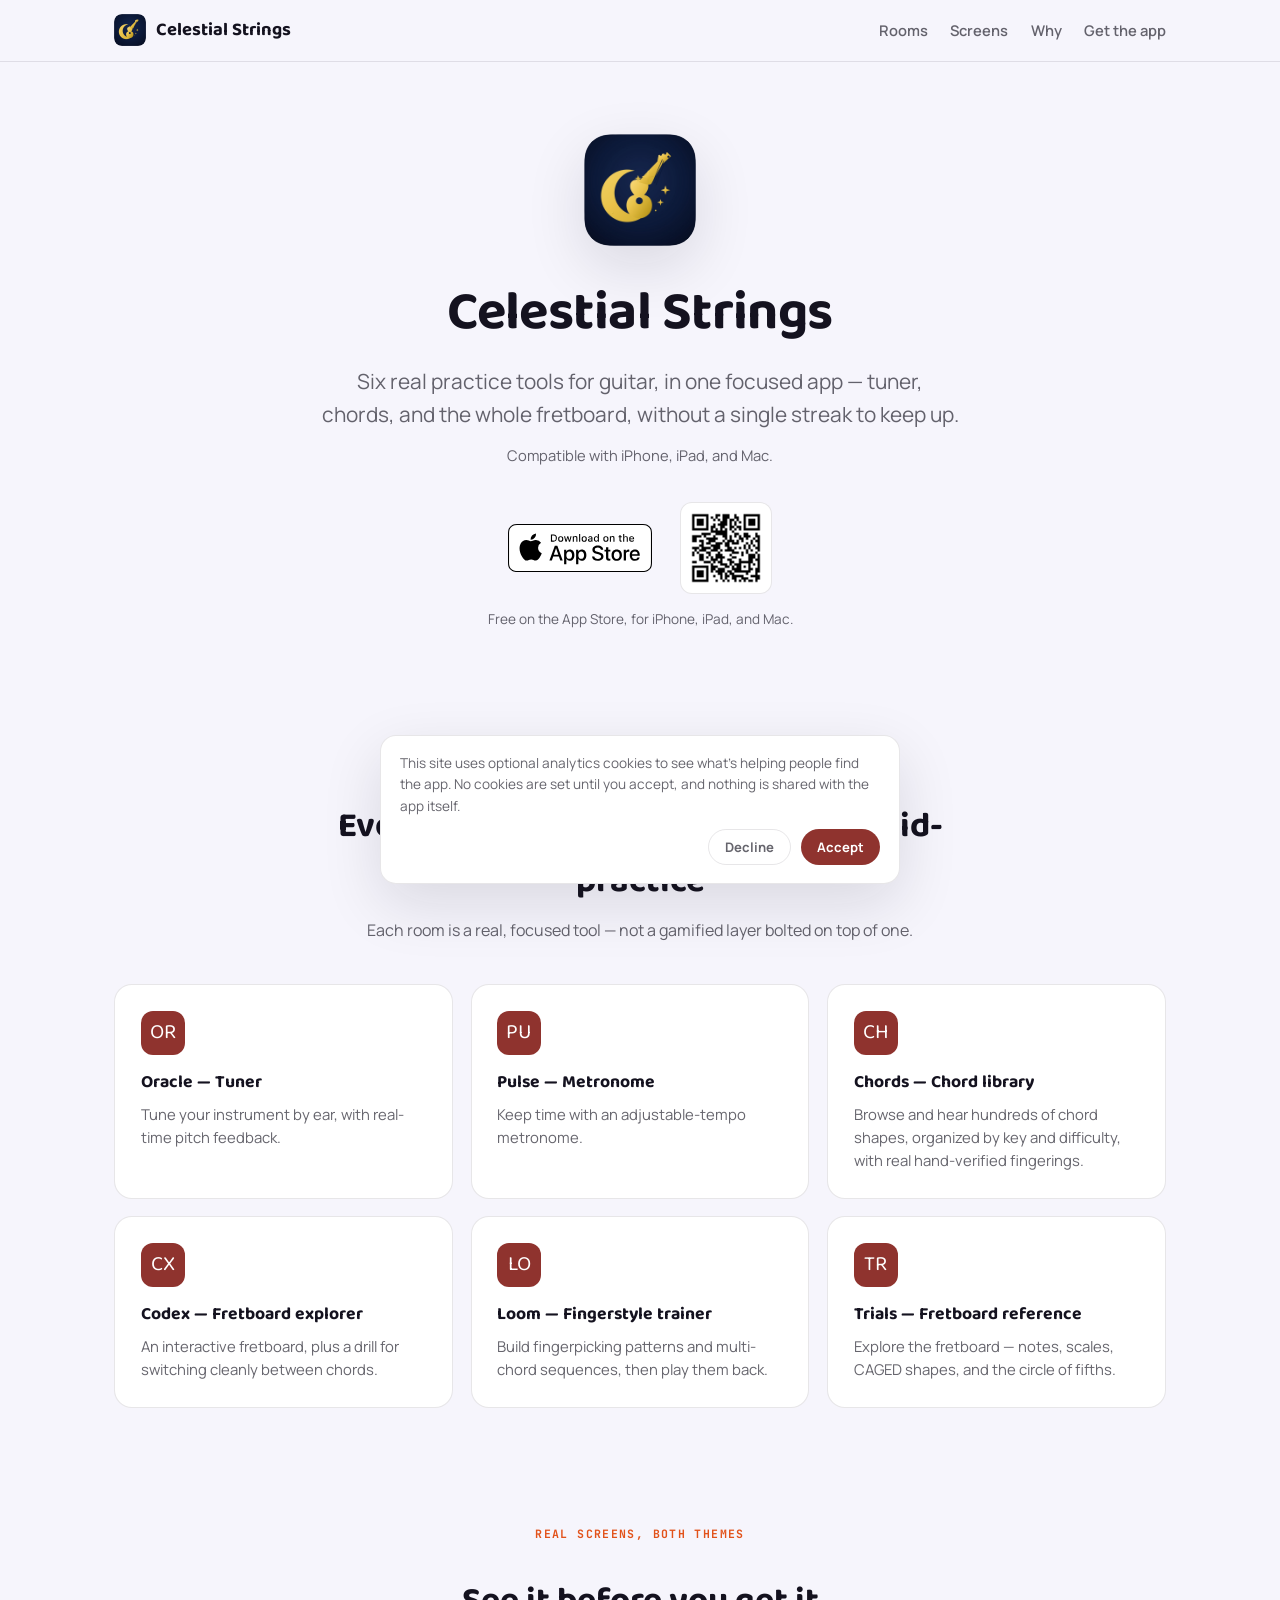
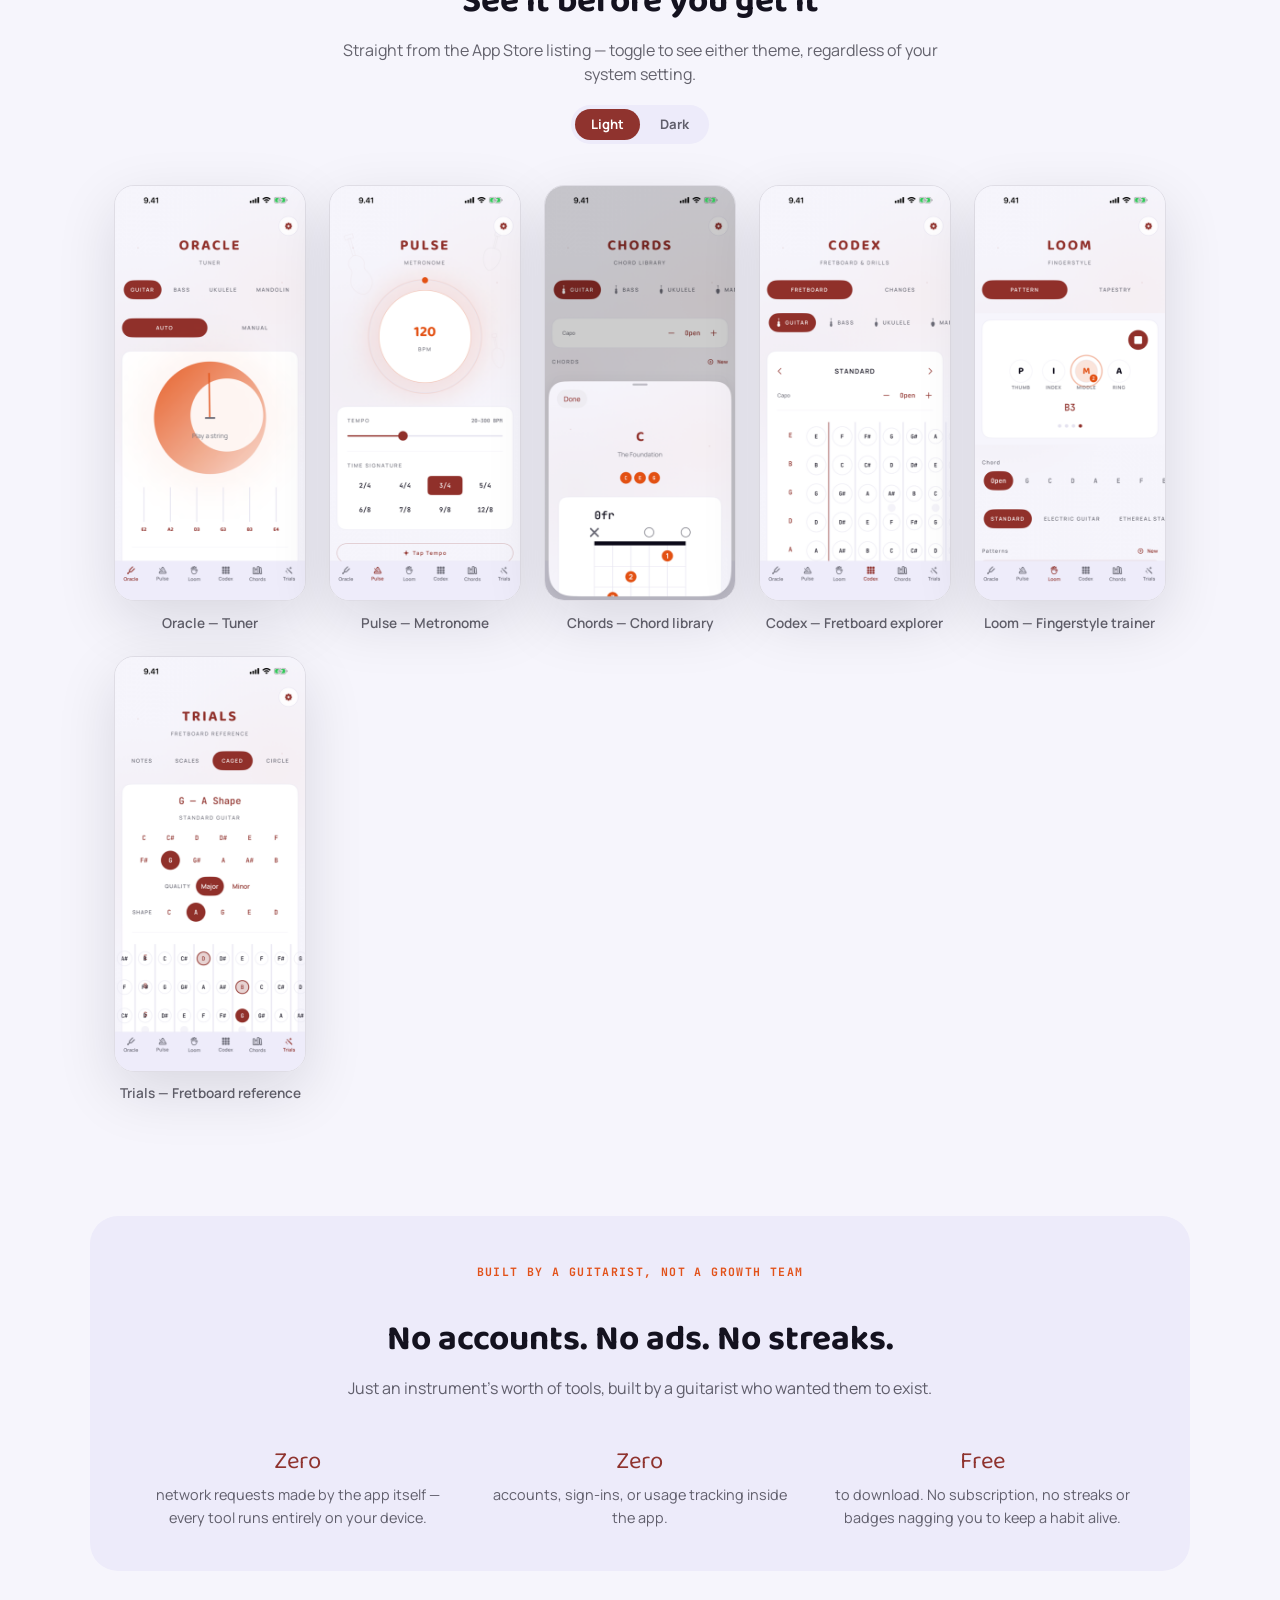
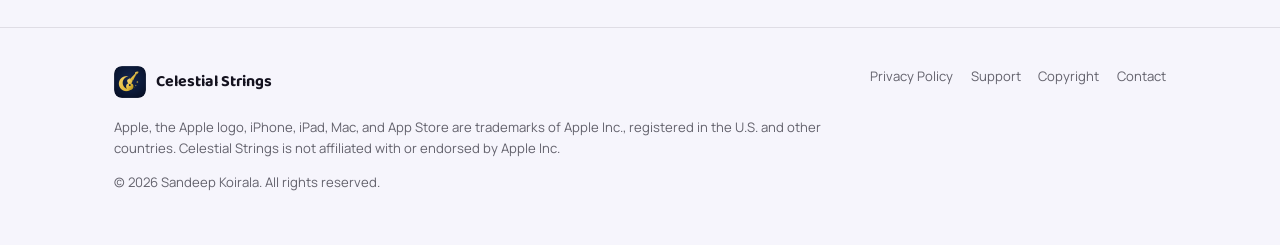
==== index.html @ fbfbc4ea "Rebuild as a full marketing site, on the current brand identity Real landing page (rooms, real App S" ====
<!doctype html>
<html lang="en">
<head>
<meta charset="utf-8">
<meta name="viewport" content="width=device-width, initial-scale=1">
<title>Celestial Strings — Guitar Tuner, Chords &amp; Fretboard</title>
<meta name="description" content="A guitar practice companion for iPhone, iPad, and Mac: real-time tuner, metronome, hand-verified chord library, fretboard explorer, fingerstyle trainer, and a scales/CAGED/circle-of-fifths reference. No accounts, no ads, no streaks.">
<link rel="canonical" href="https://rust42.github.io/celestial-strings-site/">
<meta name="robots" content="index, follow">
<meta name="theme-color" content="#121016">

<!-- Google Search Console verification — replace with the real token from
     search.google.com/search-console once the property is added. -->
<!-- <meta name="google-site-verification" content="REPLACE_ME"> -->

<!-- Open Graph / Twitter Card -->
<meta property="og:type" content="website">
<meta property="og:site_name" content="Celestial Strings">
<meta property="og:title" content="Celestial Strings — Guitar Tuner, Chords & Fretboard">
<meta property="og:description" content="Six real practice tools for guitar, in one focused app: tuner, metronome, chord library, fretboard explorer, fingerstyle trainer, and a scales/CAGED reference. No accounts, no ads, no streaks.">
<meta property="og:image" content="https://rust42.github.io/celestial-strings-site/assets/og-image.png">
<meta property="og:url" content="https://rust42.github.io/celestial-strings-site/">
<meta name="twitter:card" content="summary_large_image">
<meta name="twitter:title" content="Celestial Strings — Guitar Tuner, Chords & Fretboard">
<meta name="twitter:description" content="Six real practice tools for guitar, in one focused app. No accounts, no ads, no streaks.">
<meta name="twitter:image" content="https://rust42.github.io/celestial-strings-site/assets/og-image.png">

<link rel="icon" href="assets/favicon-32.png" sizes="32x32">
<link rel="apple-touch-icon" href="assets/apple-touch-icon.png">

<link rel="preconnect" href="https://fonts.googleapis.com">
<link rel="preconnect" href="https://fonts.gstatic.com" crossorigin>
<link href="https://fonts.googleapis.com/css2?family=Baloo+2:wght@600;700&family=Manrope:wght@400;600;700&family=JetBrains+Mono:wght@600&display=swap" rel="stylesheet">
<link rel="stylesheet" href="assets/style.css">

<script type="application/ld+json">
{
  "@context": "https://schema.org",
  "@type": "SoftwareApplication",
  "name": "Celestial Strings",
  "applicationCategory": "MusicApplication",
  "operatingSystem": "iOS, iPadOS, macOS",
  "description": "A guitar practice companion — tuner, metronome, chord library, fretboard explorer, fingerstyle trainer, and a scales/CAGED/circle-of-fifths reference. No accounts, no ads, no streaks.",
  "url": "https://rust42.github.io/celestial-strings-site/",
  "image": "https://rust42.github.io/celestial-strings-site/assets/icon-512.png",
  "installUrl": "https://apps.apple.com/us/app/celestial-strings/id6804508418",
  "offers": {
    "@type": "Offer",
    "price": "0",
    "priceCurrency": "USD"
  }
}
</script>
</head>
<body>
<a class="skip-link" href="#main">Skip to content</a>

<header class="site">
  <div class="wrap nav-row">
    <a class="brand" href="#top">
      <img src="assets/icon-512.png" alt="" width="32" height="32">
      Celestial Strings
    </a>
    <nav class="rooms" aria-label="Rooms">
      <a href="#rooms">Rooms</a>
      <a href="#screens">Screens</a>
      <a href="#why">Why</a>
      <a href="#get">Get the app</a>
    </nav>
  </div>
</header>

<main id="main">
  <div class="hero wrap" id="top">
    <img class="icon" src="assets/icon-512.png" alt="Celestial Strings app icon — a crescent moon and guitar headstock" width="112" height="112">
    <h1>Celestial Strings</h1>
    <p class="tagline">Six real practice tools for guitar, in one focused app — tuner, chords, and the whole fretboard, without a single streak to keep up.</p>
    <p class="platforms">Compatible with iPhone, iPad, and Mac.</p>

    <div id="get" class="store-row">
      <a href="https://apps.apple.com/us/app/celestial-strings/id6804508418" aria-label="Download Celestial Strings on the App Store">
        <img class="badge" src="assets/badges/download-white.svg" alt="Download on the App Store">
      </a>
      <a href="https://apps.apple.com/us/app/celestial-strings/id6804508418" aria-label="Download Celestial Strings on the App Store">
        <img class="qr" src="assets/qr-code.jpg" alt="QR code linking to the Celestial Strings App Store page" width="92" height="92">
      </a>
    </div>
    <p class="store-note">Free on the App Store, for iPhone, iPad, and Mac.</p>
  </div>

  <section id="rooms">
    <div class="wrap">
      <div class="section-head">
        <span class="eyebrow">Six rooms, no progress bars</span>
        <h2>Everything you actually reach for mid-practice</h2>
        <p>Each room is a real, focused tool — not a gamified layer bolted on top of one.</p>
      </div>
      <div class="rooms-grid">
        <article class="room-card">
          <div class="glyph">OR</div>
          <h3>Oracle — Tuner</h3>
          <p>Tune your instrument by ear, with real-time pitch feedback.</p>
        </article>
        <article class="room-card">
          <div class="glyph">PU</div>
          <h3>Pulse — Metronome</h3>
          <p>Keep time with an adjustable-tempo metronome.</p>
        </article>
        <article class="room-card">
          <div class="glyph">CH</div>
          <h3>Chords — Chord library</h3>
          <p>Browse and hear hundreds of chord shapes, organized by key and difficulty, with real hand-verified fingerings.</p>
        </article>
        <article class="room-card">
          <div class="glyph">CX</div>
          <h3>Codex — Fretboard explorer</h3>
          <p>An interactive fretboard, plus a drill for switching cleanly between chords.</p>
        </article>
        <article class="room-card">
          <div class="glyph">LO</div>
          <h3>Loom — Fingerstyle trainer</h3>
          <p>Build fingerpicking patterns and multi-chord sequences, then play them back.</p>
        </article>
        <article class="room-card">
          <div class="glyph">TR</div>
          <h3>Trials — Fretboard reference</h3>
          <p>Explore the fretboard — notes, scales, CAGED shapes, and the circle of fifths.</p>
        </article>
      </div>
    </div>
  </section>

  <section id="screens">
    <div class="wrap">
      <div class="section-head">
        <span class="eyebrow">Real screens, both themes</span>
        <h2>See it before you get it</h2>
        <p>Straight from the App Store listing — toggle to see either theme, regardless of your system setting.</p>
        <div class="theme-toggle" role="group" aria-label="Screenshot theme">
          <button type="button" data-theme-choice="light">Light</button>
          <button type="button" data-theme-choice="dark">Dark</button>
        </div>
      </div>
      <div class="shots-grid" id="shots-grid">
        <figure>
          <img class="shot-light" src="assets/screenshots/01Oracle-light.png" alt="Oracle tuner screen showing a live pitch reading">
          <img class="shot-dark" src="assets/screenshots/01Oracle-dark.png" alt="Oracle tuner screen showing a live pitch reading">
          <figcaption>Oracle — Tuner</figcaption>
        </figure>
        <figure>
          <img class="shot-light" src="assets/screenshots/02Pulse-light.png" alt="Pulse metronome screen with tempo dial">
          <img class="shot-dark" src="assets/screenshots/02Pulse-dark.png" alt="Pulse metronome screen with tempo dial">
          <figcaption>Pulse — Metronome</figcaption>
        </figure>
        <figure>
          <img class="shot-light" src="assets/screenshots/05CodexChords-light.png" alt="Chords chord library screen">
          <img class="shot-dark" src="assets/screenshots/05CodexChords-dark.png" alt="Chords chord library screen">
          <figcaption>Chords — Chord library</figcaption>
        </figure>
        <figure>
          <img class="shot-light" src="assets/screenshots/04CodexFretboard-light.png" alt="Codex interactive fretboard screen">
          <img class="shot-dark" src="assets/screenshots/04CodexFretboard-dark.png" alt="Codex interactive fretboard screen">
          <figcaption>Codex — Fretboard explorer</figcaption>
        </figure>
        <figure>
          <img class="shot-light" src="assets/screenshots/03Loom-light.png" alt="Loom fingerstyle pattern trainer screen">
          <img class="shot-dark" src="assets/screenshots/03Loom-dark.png" alt="Loom fingerstyle pattern trainer screen">
          <figcaption>Loom — Fingerstyle trainer</figcaption>
        </figure>
        <figure>
          <img class="shot-light" src="assets/screenshots/07TrialsCAGED-light.png" alt="Trials fretboard reference screen in CAGED mode">
          <img class="shot-dark" src="assets/screenshots/07TrialsCAGED-dark.png" alt="Trials fretboard reference screen in CAGED mode">
          <figcaption>Trials — Fretboard reference</figcaption>
        </figure>
      </div>
    </div>
  </section>

  <section id="why">
    <div class="wrap trust">
      <div class="wrap" style="padding-block:2.6rem;">
        <div class="section-head">
          <span class="eyebrow">Built by a guitarist, not a growth team</span>
          <h2>No accounts. No ads. No streaks.</h2>
          <p>Just an instrument's worth of tools, built by a guitarist who wanted them to exist.</p>
        </div>
        <div class="trust-grid">
          <div>
            <div class="stat">Zero</div>
            <p>network requests made by the app itself — every tool runs entirely on your device.</p>
          </div>
          <div>
            <div class="stat">Zero</div>
            <p>accounts, sign-ins, or usage tracking inside the app.</p>
          </div>
          <div>
            <div class="stat">Free</div>
            <p>to download. No subscription, no streaks or badges nagging you to keep a habit alive.</p>
          </div>
        </div>
      </div>
    </div>
  </section>
</main>

<footer class="site">
  <div class="wrap">
    <div class="foot-row">
      <div>
        <div class="brand" style="font-size:1rem;">
          <img src="assets/icon-512.png" alt="" width="24" height="24">
          Celestial Strings
        </div>
      </div>
      <nav aria-label="Footer">
        <a href="privacy.html">Privacy Policy</a>
        <a href="support.html">Support</a>
        <a href="copyright.html">Copyright</a>
        <a href="mailto:sndpkrl007@gmail.com">Contact</a>
      </nav>
    </div>
    <p class="legal">
      Apple, the Apple logo, iPhone, iPad, Mac, and App Store are trademarks of Apple Inc., registered in the U.S. and other countries. Celestial Strings is not affiliated with or endorsed by Apple Inc.
    </p>
    <p class="legal">© 2026 Sandeep Koirala. All rights reserved.</p>
  </div>
</footer>

<div id="cookie-banner" hidden>
  <p>This site uses optional analytics cookies to see what's helping people find the app. No cookies are set until you accept, and nothing is shared with the app itself.</p>
  <div class="actions">
    <button class="decline" type="button">Decline</button>
    <button class="accept" type="button">Accept</button>
  </div>
</div>

<script src="assets/main.js"></script>
</body>
</html>
---- assets/style.css ----
/* Celestial Strings marketing site — tokens mirror Packages/DesignSystem's
   real Palette values (void/ink/mist/gold/amber) so this page reads as an
   extension of the app, not a separate brand. */
:root {
  --void: #f6f5fc;
  --ink: #ffffff;
  --ink-elevated: #edebfa;
  --text: #14121f;
  --text-dim: rgba(20, 18, 31, 0.65);
  --hairline: rgba(20, 18, 31, 0.1);
  --gold: #8f332e;
  --amber: #e2521a;
  --on-accent: #ffffff;
  --shadow: 0 20px 60px rgba(20, 18, 31, 0.12);
  --font-display: "Baloo 2", ui-rounded, system-ui, sans-serif;
  --font-body: "Manrope", -apple-system, system-ui, sans-serif;
  --font-mono: "JetBrains Mono", ui-monospace, monospace;
  color-scheme: light dark;
}

@media (prefers-color-scheme: dark) {
  :root {
    --void: #121016;
    --ink: #1d1b25;
    --ink-elevated: #242331;
    --text: #f3f1fa;
    --text-dim: rgba(243, 241, 250, 0.65);
    --hairline: rgba(243, 241, 250, 0.12);
    --gold: #b3423f;
    --amber: #ff6a33;
    --shadow: 0 20px 60px rgba(0, 0, 0, 0.45);
  }
}

* { box-sizing: border-box; }

html { scroll-behavior: smooth; }

body {
  margin: 0;
  background: var(--void);
  color: var(--text);
  font-family: var(--font-body);
  line-height: 1.55;
  -webkit-font-smoothing: antialiased;
}

img { max-width: 100%; display: block; }

a { color: var(--gold); }

.skip-link {
  position: absolute;
  left: -999px;
  top: 0;
  background: var(--ink);
  color: var(--text);
  padding: 0.75rem 1rem;
  border-radius: 0 0 8px 0;
  z-index: 100;
}
.skip-link:focus { left: 0; }

.wrap {
  max-width: 1100px;
  margin: 0 auto;
  padding-inline: 1.5rem;
}

/* ---- Header ---- */
header.site {
  position: sticky;
  top: 0;
  z-index: 20;
  background: color-mix(in srgb, var(--void) 88%, transparent);
  backdrop-filter: blur(14px);
  border-bottom: 1px solid var(--hairline);
}
.nav-row {
  display: flex;
  align-items: center;
  justify-content: space-between;
  padding-block: 0.9rem;
  gap: 1rem;
}
.brand {
  display: flex;
  align-items: center;
  gap: 0.6rem;
  font-family: var(--font-display);
  font-weight: 700;
  font-size: 1.15rem;
  color: var(--text);
  text-decoration: none;
}
.brand img { width: 32px; height: 32px; border-radius: 8px; }
nav.rooms { display: flex; gap: 1.4rem; }
nav.rooms a {
  color: var(--text-dim);
  text-decoration: none;
  font-size: 0.92rem;
  font-weight: 600;
}
nav.rooms a:hover { color: var(--gold); }
@media (max-width: 720px) { nav.rooms { display: none; } }

/* ---- Hero ---- */
.hero {
  padding-block: 4.5rem 3.5rem;
  text-align: center;
}
.hero .icon {
  width: 112px;
  height: 112px;
  border-radius: 26px;
  box-shadow: var(--shadow);
  margin-inline: auto;
}
.hero h1 {
  font-family: var(--font-display);
  font-size: clamp(2.2rem, 5vw, 3.4rem);
  margin: 1.6rem 0 0.6rem;
  letter-spacing: -0.01em;
}
.hero .tagline {
  font-size: clamp(1.05rem, 2.4vw, 1.3rem);
  color: var(--text-dim);
  max-width: 640px;
  margin: 0 auto 0.5rem;
}
.hero .platforms {
  font-size: 0.92rem;
  color: var(--text-dim);
  margin-bottom: 2.2rem;
}
.store-row {
  display: flex;
  flex-wrap: wrap;
  align-items: center;
  justify-content: center;
  gap: 1.75rem;
  margin-bottom: 0.9rem;
}
.store-row .badge { height: 48px; width: auto; }
.store-row .qr {
  width: 92px;
  height: 92px;
  border-radius: 12px;
  border: 1px solid var(--hairline);
  padding: 6px;
  background: var(--ink);
}
.store-note {
  font-size: 0.85rem;
  color: var(--text-dim);
  margin: 0.4rem 0 0.2rem;
}
.notify {
  display: inline-block;
  margin-top: 0.6rem;
  font-size: 0.9rem;
  font-weight: 700;
  text-decoration: none;
  color: var(--gold);
}
.notify:hover { text-decoration: underline; }

/* ---- Section shell ---- */
section { padding-block: 3.5rem; }
.section-head { text-align: center; max-width: 620px; margin: 0 auto 2.6rem; }
.section-head h2 {
  font-family: var(--font-display);
  font-size: clamp(1.6rem, 3.4vw, 2.2rem);
  margin-bottom: 0.6rem;
}
.section-head p { color: var(--text-dim); margin: 0; }
.eyebrow {
  font-family: var(--font-mono);
  text-transform: uppercase;
  letter-spacing: 0.12em;
  font-size: 0.72rem;
  color: var(--amber);
  font-weight: 700;
}

/* ---- Rooms grid ---- */
.rooms-grid {
  display: grid;
  grid-template-columns: repeat(auto-fit, minmax(250px, 1fr));
  gap: 1.1rem;
}
.room-card {
  background: var(--ink);
  border: 1px solid var(--hairline);
  border-radius: 18px;
  padding: 1.6rem;
}
.room-card .glyph {
  width: 44px;
  height: 44px;
  border-radius: 12px;
  background: var(--gold);
  color: var(--on-accent);
  display: flex;
  align-items: center;
  justify-content: center;
  font-family: var(--font-display);
  font-size: 1.3rem;
  margin-bottom: 0.9rem;
}
.room-card h3 {
  font-family: var(--font-display);
  font-size: 1.1rem;
  margin: 0 0 0.4rem;
}
.room-card p { margin: 0; color: var(--text-dim); font-size: 0.93rem; }

/* ---- Screenshot theme toggle ---- */
.theme-toggle {
  display: inline-flex;
  gap: 0.3rem;
  margin-top: 1.1rem;
  background: var(--ink-elevated);
  padding: 4px;
  border-radius: 999px;
}
.theme-toggle button {
  border: 0;
  background: transparent;
  padding: 0.4rem 1rem;
  border-radius: 999px;
  font-family: var(--font-body);
  font-weight: 700;
  font-size: 0.82rem;
  color: var(--text-dim);
  cursor: pointer;
}
.theme-toggle button[aria-pressed="true"] { background: var(--gold); color: var(--on-accent); }

/* ---- Screenshots ---- */
.shots-grid {
  display: grid;
  grid-template-columns: repeat(auto-fit, minmax(180px, 1fr));
  gap: 1.4rem;
}
.shots-grid figure { margin: 0; }
.shots-grid img {
  border-radius: 20px;
  box-shadow: var(--shadow);
  border: 1px solid var(--hairline);
}
/* Pre-JS fallback: follow system preference. Once main.js runs, it sets
   data-shot-theme explicitly and the toggle buttons take over from there. */
.shots-grid:not([data-shot-theme]) .shot-dark { display: none; }
@media (prefers-color-scheme: dark) {
  .shots-grid:not([data-shot-theme]) .shot-light { display: none; }
  .shots-grid:not([data-shot-theme]) .shot-dark { display: block; }
}
.shots-grid[data-shot-theme="light"] .shot-dark { display: none; }
.shots-grid[data-shot-theme="dark"] .shot-light { display: none; }
.shots-grid figcaption {
  text-align: center;
  margin-top: 0.7rem;
  font-size: 0.85rem;
  color: var(--text-dim);
  font-weight: 600;
}

/* ---- Why / trust ---- */
.trust {
  background: var(--ink-elevated);
  border-radius: 28px;
}
.trust-grid {
  display: grid;
  grid-template-columns: repeat(auto-fit, minmax(220px, 1fr));
  gap: 1.4rem;
  text-align: center;
}
.trust-grid .stat {
  font-family: var(--font-display);
  font-size: 1.5rem;
  color: var(--gold);
  margin-bottom: 0.3rem;
}
.trust-grid p { margin: 0; color: var(--text-dim); font-size: 0.9rem; }

/* ---- Footer ---- */
footer.site {
  border-top: 1px solid var(--hairline);
  padding-block: 2.4rem;
  font-size: 0.82rem;
  color: var(--text-dim);
}
footer.site .foot-row {
  display: flex;
  flex-wrap: wrap;
  gap: 1rem;
  justify-content: space-between;
  align-items: flex-start;
  margin-bottom: 1.2rem;
}
footer.site nav { display: flex; gap: 1.1rem; flex-wrap: wrap; }
footer.site a { color: var(--text-dim); text-decoration: none; }
footer.site a:hover { color: var(--gold); }
footer.site .legal { max-width: 760px; line-height: 1.6; }

/* ---- Cookie banner ---- */
#cookie-banner {
  position: fixed;
  left: 1rem;
  right: 1rem;
  bottom: 1rem;
  z-index: 50;
  max-width: 520px;
  margin-inline: auto;
  background: var(--ink);
  border: 1px solid var(--hairline);
  border-radius: 16px;
  box-shadow: var(--shadow);
  padding: 1.1rem 1.2rem;
}
#cookie-banner p { margin: 0 0 0.8rem; font-size: 0.85rem; color: var(--text-dim); }
#cookie-banner .actions { display: flex; gap: 0.6rem; justify-content: flex-end; }
#cookie-banner button {
  border: 0;
  border-radius: 999px;
  padding: 0.5rem 1rem;
  font-family: var(--font-body);
  font-weight: 700;
  font-size: 0.82rem;
  cursor: pointer;
}
#cookie-banner .accept { background: var(--gold); color: var(--on-accent); }
#cookie-banner .decline { background: transparent; color: var(--text-dim); border: 1px solid var(--hairline); }
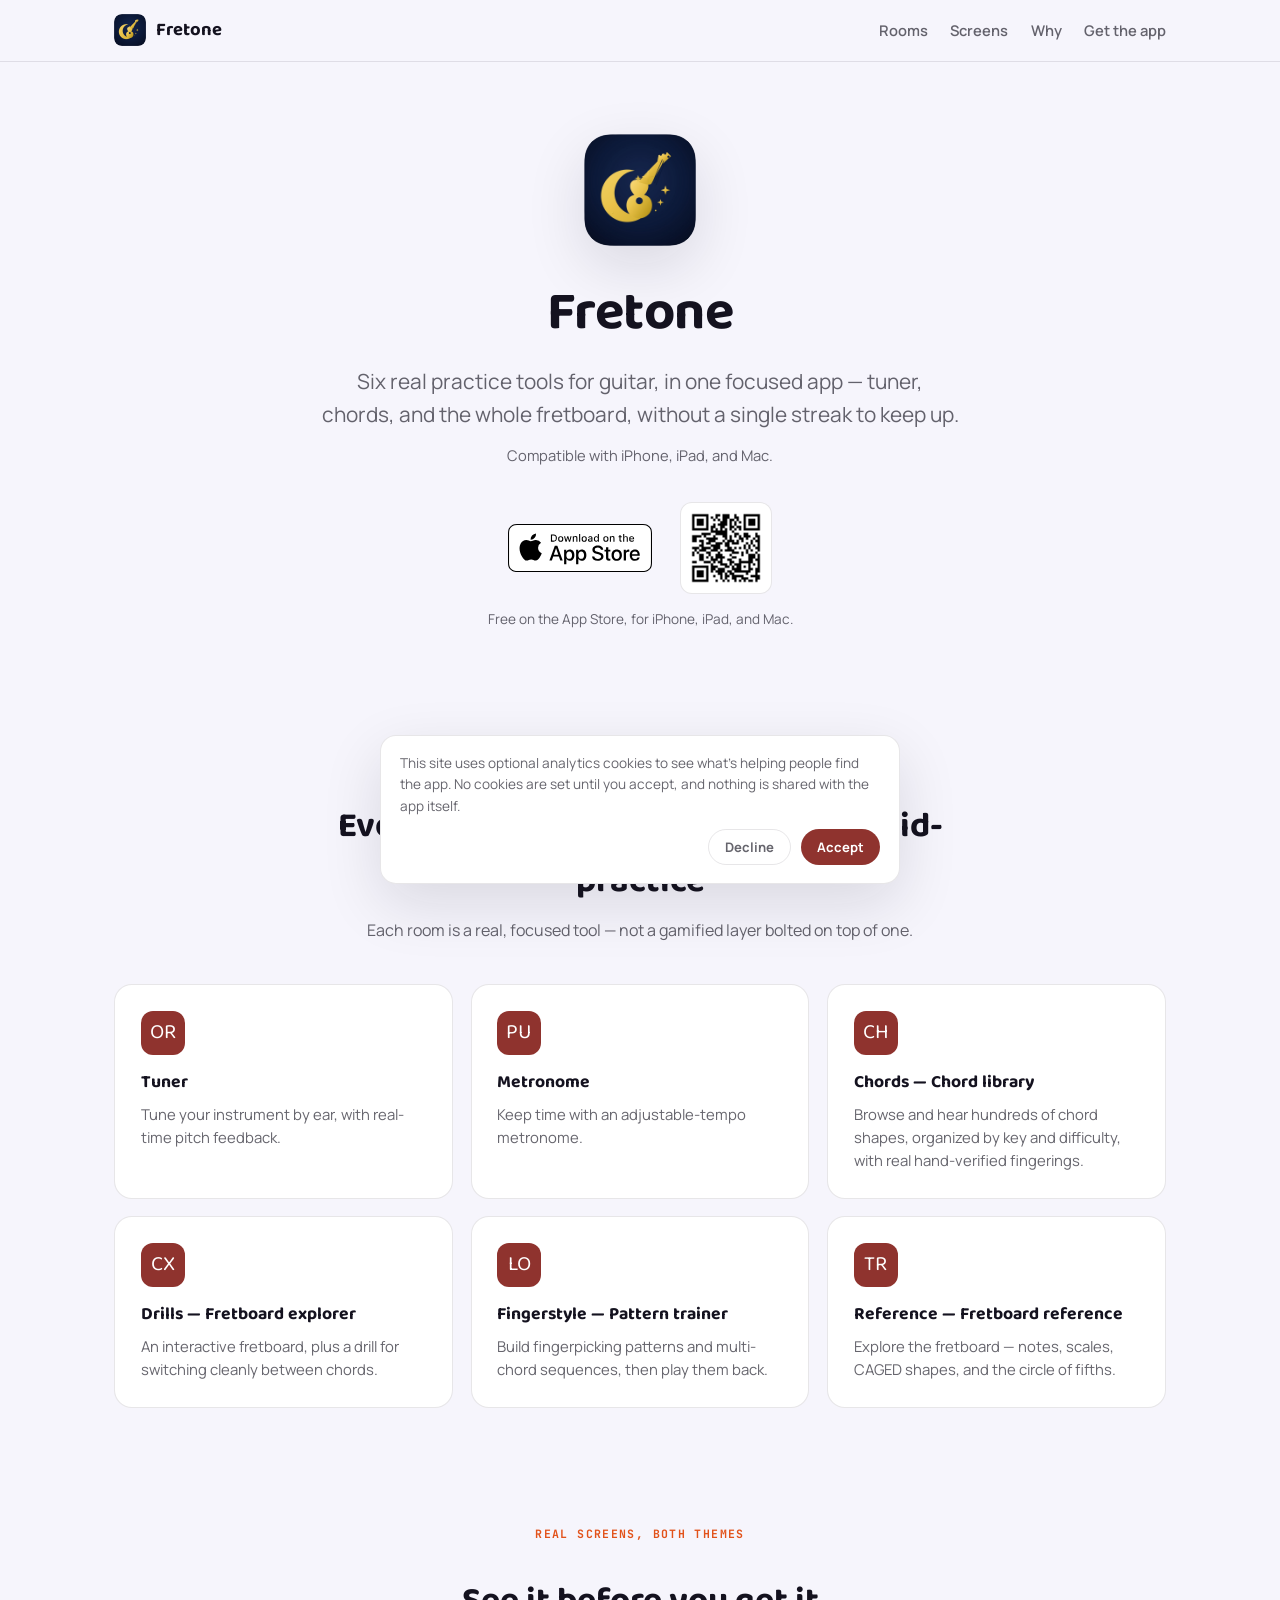
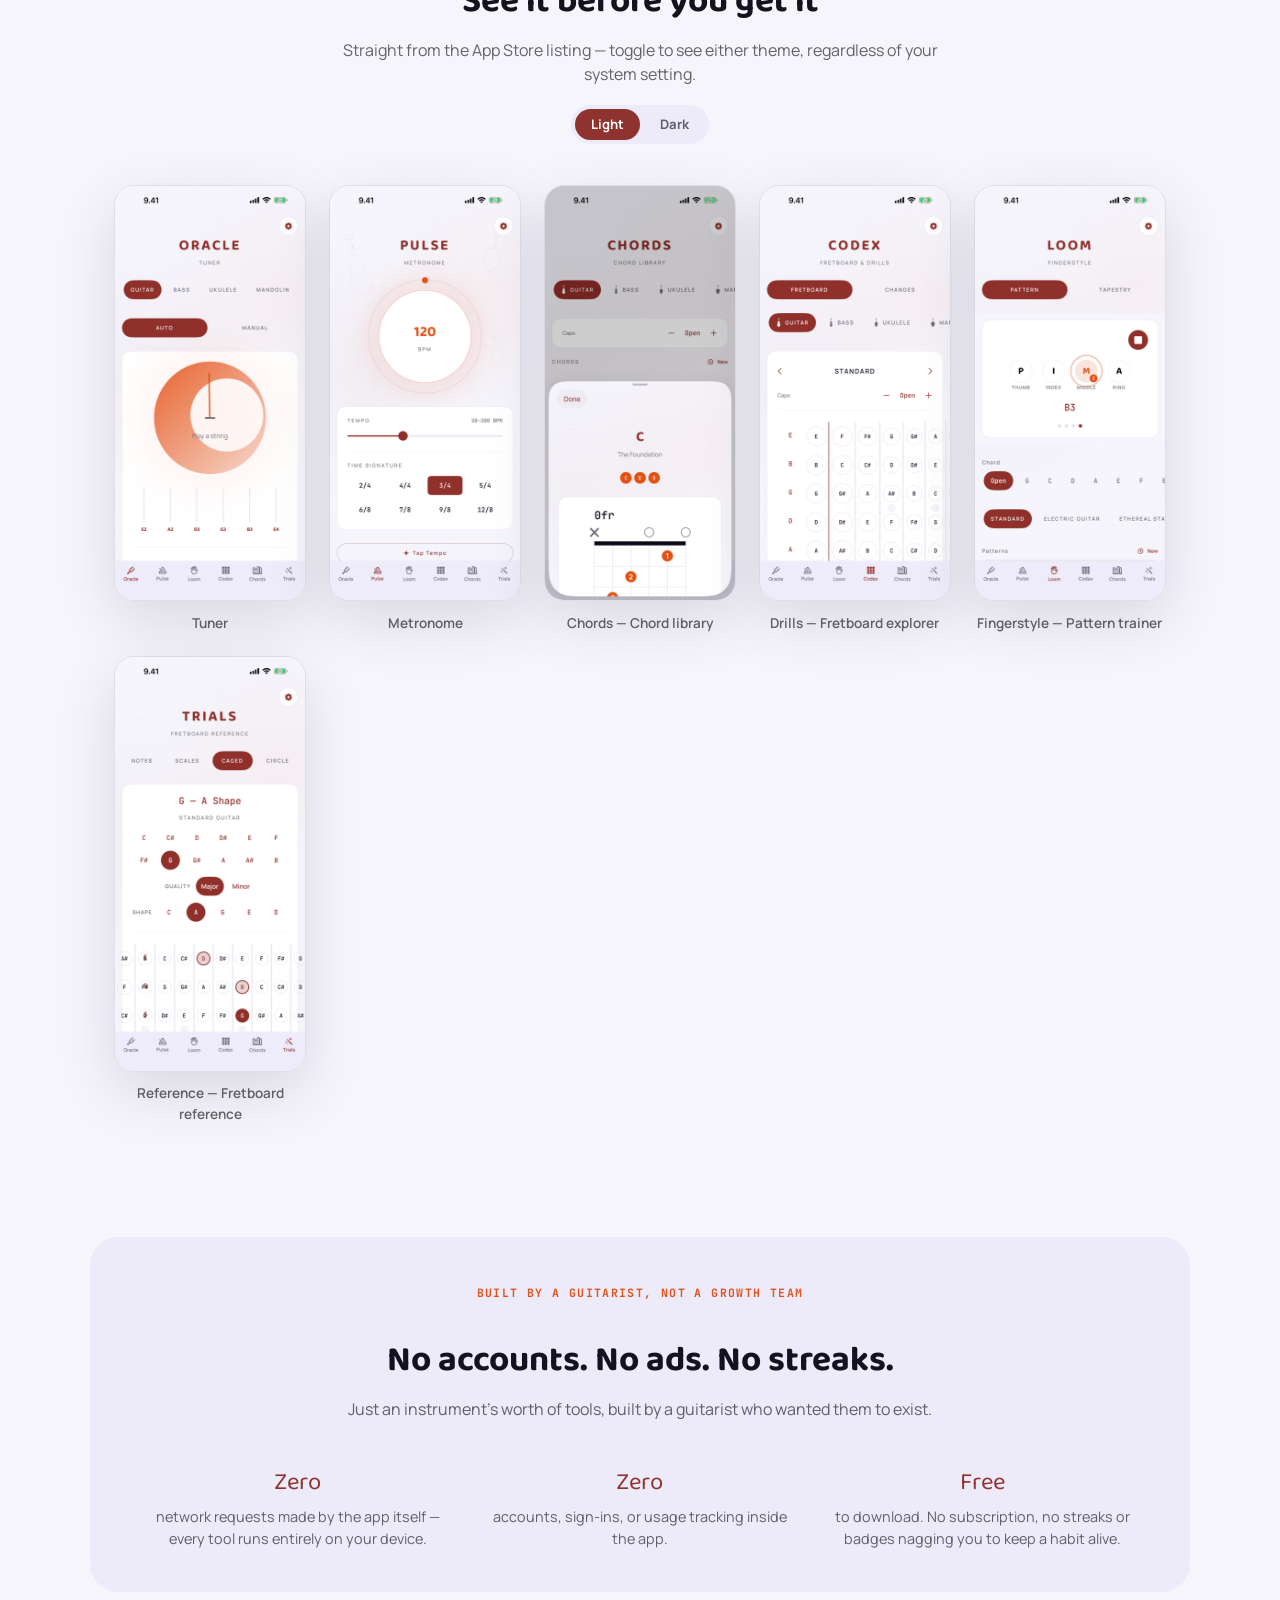
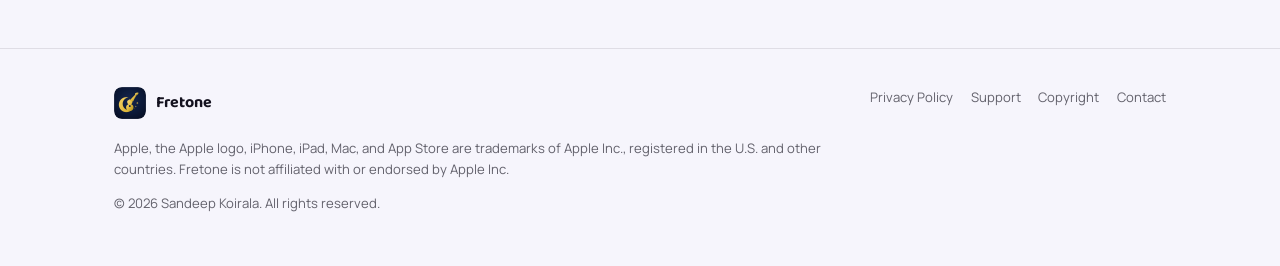
==== commit 1bc8a315: "Rename Celestial Strings to Fretone; update room names and Pages URLs Co-Authored-By: Claude Sonnet " ====
--- a/index.html
+++ b/index.html
@@ -3,9 +3,9 @@
 <head>
 <meta charset="utf-8">
 <meta name="viewport" content="width=device-width, initial-scale=1">
-<title>Celestial Strings — Guitar Tuner, Chords &amp; Fretboard</title>
+<title>Fretone — Guitar Tuner, Chords &amp; Fretboard</title>
 <meta name="description" content="A guitar practice companion for iPhone, iPad, and Mac: real-time tuner, metronome, hand-verified chord library, fretboard explorer, fingerstyle trainer, and a scales/CAGED/circle-of-fifths reference. No accounts, no ads, no streaks.">
-<link rel="canonical" href="https://rust42.github.io/celestial-strings-site/">
+<link rel="canonical" href="https://rust42.github.io/fretone-site/">
 <meta name="robots" content="index, follow">
 <meta name="theme-color" content="#121016">
 
@@ -15,15 +15,15 @@
 
 <!-- Open Graph / Twitter Card -->
 <meta property="og:type" content="website">
-<meta property="og:site_name" content="Celestial Strings">
-<meta property="og:title" content="Celestial Strings — Guitar Tuner, Chords & Fretboard">
+<meta property="og:site_name" content="Fretone">
+<meta property="og:title" content="Fretone — Guitar Tuner, Chords & Fretboard">
 <meta property="og:description" content="Six real practice tools for guitar, in one focused app: tuner, metronome, chord library, fretboard explorer, fingerstyle trainer, and a scales/CAGED reference. No accounts, no ads, no streaks.">
-<meta property="og:image" content="https://rust42.github.io/celestial-strings-site/assets/og-image.png">
-<meta property="og:url" content="https://rust42.github.io/celestial-strings-site/">
+<meta property="og:image" content="https://rust42.github.io/fretone-site/assets/og-image.png">
+<meta property="og:url" content="https://rust42.github.io/fretone-site/">
 <meta name="twitter:card" content="summary_large_image">
-<meta name="twitter:title" content="Celestial Strings — Guitar Tuner, Chords & Fretboard">
+<meta name="twitter:title" content="Fretone — Guitar Tuner, Chords & Fretboard">
 <meta name="twitter:description" content="Six real practice tools for guitar, in one focused app. No accounts, no ads, no streaks.">
-<meta name="twitter:image" content="https://rust42.github.io/celestial-strings-site/assets/og-image.png">
+<meta name="twitter:image" content="https://rust42.github.io/fretone-site/assets/og-image.png">
 
 <link rel="icon" href="assets/favicon-32.png" sizes="32x32">
 <link rel="apple-touch-icon" href="assets/apple-touch-icon.png">
@@ -37,12 +37,12 @@
 {
   "@context": "https://schema.org",
   "@type": "SoftwareApplication",
-  "name": "Celestial Strings",
+  "name": "Fretone",
   "applicationCategory": "MusicApplication",
   "operatingSystem": "iOS, iPadOS, macOS",
   "description": "A guitar practice companion — tuner, metronome, chord library, fretboard explorer, fingerstyle trainer, and a scales/CAGED/circle-of-fifths reference. No accounts, no ads, no streaks.",
-  "url": "https://rust42.github.io/celestial-strings-site/",
-  "image": "https://rust42.github.io/celestial-strings-site/assets/icon-512.png",
+  "url": "https://rust42.github.io/fretone-site/",
+  "image": "https://rust42.github.io/fretone-site/assets/icon-512.png",
   "installUrl": "https://apps.apple.com/us/app/celestial-strings/id6804508418",
   "offers": {
     "@type": "Offer",
@@ -59,7 +59,7 @@
   <div class="wrap nav-row">
     <a class="brand" href="#top">
       <img src="assets/icon-512.png" alt="" width="32" height="32">
-      Celestial Strings
+      Fretone
     </a>
     <nav class="rooms" aria-label="Rooms">
       <a href="#rooms">Rooms</a>
@@ -72,17 +72,17 @@
 
 <main id="main">
   <div class="hero wrap" id="top">
-    <img class="icon" src="assets/icon-512.png" alt="Celestial Strings app icon — a crescent moon and guitar headstock" width="112" height="112">
-    <h1>Celestial Strings</h1>
+    <img class="icon" src="assets/icon-512.png" alt="Fretone app icon — a crescent moon and guitar headstock" width="112" height="112">
+    <h1>Fretone</h1>
     <p class="tagline">Six real practice tools for guitar, in one focused app — tuner, chords, and the whole fretboard, without a single streak to keep up.</p>
     <p class="platforms">Compatible with iPhone, iPad, and Mac.</p>
 
     <div id="get" class="store-row">
-      <a href="https://apps.apple.com/us/app/celestial-strings/id6804508418" aria-label="Download Celestial Strings on the App Store">
+      <a href="https://apps.apple.com/us/app/celestial-strings/id6804508418" aria-label="Download Fretone on the App Store">
         <img class="badge" src="assets/badges/download-white.svg" alt="Download on the App Store">
       </a>
-      <a href="https://apps.apple.com/us/app/celestial-strings/id6804508418" aria-label="Download Celestial Strings on the App Store">
-        <img class="qr" src="assets/qr-code.jpg" alt="QR code linking to the Celestial Strings App Store page" width="92" height="92">
+      <a href="https://apps.apple.com/us/app/celestial-strings/id6804508418" aria-label="Download Fretone on the App Store">
+        <img class="qr" src="assets/qr-code.jpg" alt="QR code linking to the Fretone App Store page" width="92" height="92">
       </a>
     </div>
     <p class="store-note">Free on the App Store, for iPhone, iPad, and Mac.</p>
@@ -98,12 +98,12 @@
       <div class="rooms-grid">
         <article class="room-card">
           <div class="glyph">OR</div>
-          <h3>Oracle — Tuner</h3>
+          <h3>Tuner</h3>
           <p>Tune your instrument by ear, with real-time pitch feedback.</p>
         </article>
         <article class="room-card">
           <div class="glyph">PU</div>
-          <h3>Pulse — Metronome</h3>
+          <h3>Metronome</h3>
           <p>Keep time with an adjustable-tempo metronome.</p>
         </article>
         <article class="room-card">
@@ -113,17 +113,17 @@
         </article>
         <article class="room-card">
           <div class="glyph">CX</div>
-          <h3>Codex — Fretboard explorer</h3>
+          <h3>Drills — Fretboard explorer</h3>
           <p>An interactive fretboard, plus a drill for switching cleanly between chords.</p>
         </article>
         <article class="room-card">
           <div class="glyph">LO</div>
-          <h3>Loom — Fingerstyle trainer</h3>
+          <h3>Fingerstyle — Pattern trainer</h3>
           <p>Build fingerpicking patterns and multi-chord sequences, then play them back.</p>
         </article>
         <article class="room-card">
           <div class="glyph">TR</div>
-          <h3>Trials — Fretboard reference</h3>
+          <h3>Reference — Fretboard reference</h3>
           <p>Explore the fretboard — notes, scales, CAGED shapes, and the circle of fifths.</p>
         </article>
       </div>
@@ -143,14 +143,14 @@
       </div>
       <div class="shots-grid" id="shots-grid">
         <figure>
-          <img class="shot-light" src="assets/screenshots/01Oracle-light.png" alt="Oracle tuner screen showing a live pitch reading">
-          <img class="shot-dark" src="assets/screenshots/01Oracle-dark.png" alt="Oracle tuner screen showing a live pitch reading">
-          <figcaption>Oracle — Tuner</figcaption>
-        </figure>
-        <figure>
-          <img class="shot-light" src="assets/screenshots/02Pulse-light.png" alt="Pulse metronome screen with tempo dial">
-          <img class="shot-dark" src="assets/screenshots/02Pulse-dark.png" alt="Pulse metronome screen with tempo dial">
-          <figcaption>Pulse — Metronome</figcaption>
+          <img class="shot-light" src="assets/screenshots/01Oracle-light.png" alt="Tuner screen showing a live pitch reading">
+          <img class="shot-dark" src="assets/screenshots/01Oracle-dark.png" alt="Tuner screen showing a live pitch reading">
+          <figcaption>Tuner</figcaption>
+        </figure>
+        <figure>
+          <img class="shot-light" src="assets/screenshots/02Pulse-light.png" alt="Metronome screen with tempo dial">
+          <img class="shot-dark" src="assets/screenshots/02Pulse-dark.png" alt="Metronome screen with tempo dial">
+          <figcaption>Metronome</figcaption>
         </figure>
         <figure>
           <img class="shot-light" src="assets/screenshots/05CodexChords-light.png" alt="Chords chord library screen">
@@ -158,19 +158,19 @@
           <figcaption>Chords — Chord library</figcaption>
         </figure>
         <figure>
-          <img class="shot-light" src="assets/screenshots/04CodexFretboard-light.png" alt="Codex interactive fretboard screen">
-          <img class="shot-dark" src="assets/screenshots/04CodexFretboard-dark.png" alt="Codex interactive fretboard screen">
-          <figcaption>Codex — Fretboard explorer</figcaption>
-        </figure>
-        <figure>
-          <img class="shot-light" src="assets/screenshots/03Loom-light.png" alt="Loom fingerstyle pattern trainer screen">
-          <img class="shot-dark" src="assets/screenshots/03Loom-dark.png" alt="Loom fingerstyle pattern trainer screen">
-          <figcaption>Loom — Fingerstyle trainer</figcaption>
-        </figure>
-        <figure>
-          <img class="shot-light" src="assets/screenshots/07TrialsCAGED-light.png" alt="Trials fretboard reference screen in CAGED mode">
-          <img class="shot-dark" src="assets/screenshots/07TrialsCAGED-dark.png" alt="Trials fretboard reference screen in CAGED mode">
-          <figcaption>Trials — Fretboard reference</figcaption>
+          <img class="shot-light" src="assets/screenshots/04CodexFretboard-light.png" alt="Drills interactive fretboard screen">
+          <img class="shot-dark" src="assets/screenshots/04CodexFretboard-dark.png" alt="Drills interactive fretboard screen">
+          <figcaption>Drills — Fretboard explorer</figcaption>
+        </figure>
+        <figure>
+          <img class="shot-light" src="assets/screenshots/03Loom-light.png" alt="Fingerstyle pattern trainer screen">
+          <img class="shot-dark" src="assets/screenshots/03Loom-dark.png" alt="Fingerstyle pattern trainer screen">
+          <figcaption>Fingerstyle — Pattern trainer</figcaption>
+        </figure>
+        <figure>
+          <img class="shot-light" src="assets/screenshots/07TrialsCAGED-light.png" alt="Reference fretboard reference screen in CAGED mode">
+          <img class="shot-dark" src="assets/screenshots/07TrialsCAGED-dark.png" alt="Reference fretboard reference screen in CAGED mode">
+          <figcaption>Reference — Fretboard reference</figcaption>
         </figure>
       </div>
     </div>
@@ -209,7 +209,7 @@
       <div>
         <div class="brand" style="font-size:1rem;">
           <img src="assets/icon-512.png" alt="" width="24" height="24">
-          Celestial Strings
+          Fretone
         </div>
       </div>
       <nav aria-label="Footer">
@@ -220,7 +220,7 @@
       </nav>
     </div>
     <p class="legal">
-      Apple, the Apple logo, iPhone, iPad, Mac, and App Store are trademarks of Apple Inc., registered in the U.S. and other countries. Celestial Strings is not affiliated with or endorsed by Apple Inc.
+      Apple, the Apple logo, iPhone, iPad, Mac, and App Store are trademarks of Apple Inc., registered in the U.S. and other countries. Fretone is not affiliated with or endorsed by Apple Inc.
     </p>
     <p class="legal">© 2026 Sandeep Koirala. All rights reserved.</p>
   </div>
--- a/assets/style.css
+++ b/assets/style.css
@@ -1,4 +1,4 @@
-/* Celestial Strings marketing site — tokens mirror Packages/DesignSystem's
+/* Fretone marketing site — tokens mirror Packages/DesignSystem's
    real Palette values (void/ink/mist/gold/amber) so this page reads as an
    extension of the app, not a separate brand. */
 :root {
